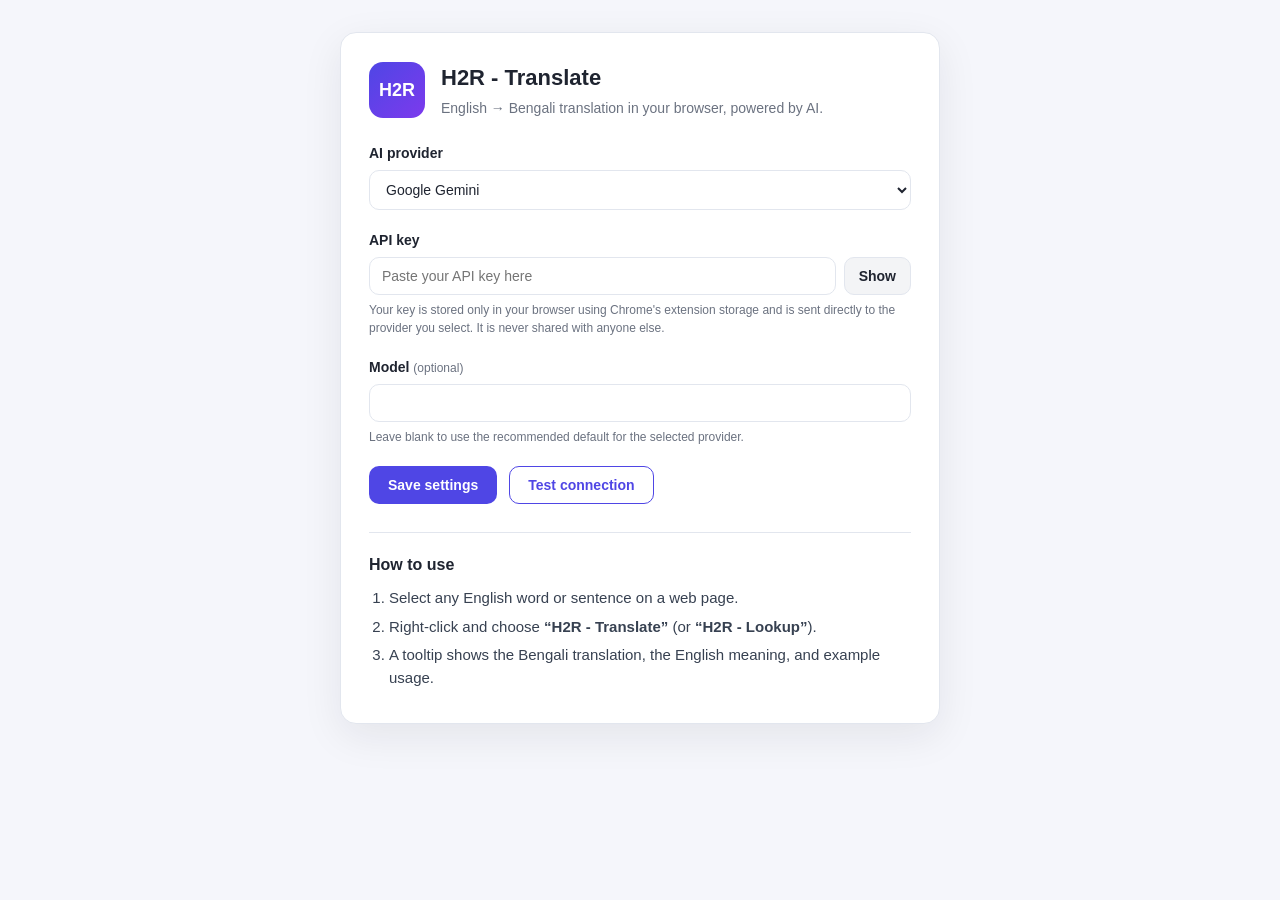
==== options.html @ b8e97247 "Add settings page and toolbar popup for API key/provider config Co-authored-by: Robiul Islam Robi <h" ====
<!DOCTYPE html>
<html lang="en">
  <head>
    <meta charset="UTF-8" />
    <meta name="viewport" content="width=device-width, initial-scale=1.0" />
    <title>H2R - Translate · Settings</title>
    <link rel="stylesheet" href="options.css" />
  </head>
  <body>
    <main class="card">
      <header class="hero">
        <div class="logo">H2R</div>
        <div>
          <h1>H2R - Translate</h1>
          <p class="subtitle">English → Bengali translation in your browser, powered by AI.</p>
        </div>
      </header>

      <form id="settings-form">
        <section class="field">
          <label for="provider">AI provider</label>
          <select id="provider" name="provider">
            <option value="gemini">Google Gemini</option>
            <option value="openai">OpenAI (ChatGPT)</option>
            <option value="claude">Anthropic Claude</option>
          </select>
          <p class="hint" id="provider-hint"></p>
        </section>

        <section class="field">
          <label for="apiKey">API key</label>
          <div class="key-row">
            <input
              type="password"
              id="apiKey"
              name="apiKey"
              placeholder="Paste your API key here"
              autocomplete="off"
              spellcheck="false"
            />
            <button type="button" id="toggle-key" class="ghost">Show</button>
          </div>
          <p class="hint">
            Your key is stored only in your browser using Chrome's extension storage and is sent
            directly to the provider you select. It is never shared with anyone else.
          </p>
        </section>

        <section class="field">
          <label for="model">Model <span class="optional">(optional)</span></label>
          <input
            type="text"
            id="model"
            name="model"
            placeholder=""
            autocomplete="off"
            spellcheck="false"
          />
          <p class="hint">Leave blank to use the recommended default for the selected provider.</p>
        </section>

        <div class="actions">
          <button type="submit" id="save" class="primary">Save settings</button>
          <button type="button" id="test" class="secondary">Test connection</button>
          <span id="status" class="status" role="status"></span>
        </div>
      </form>

      <section class="usage">
        <h2>How to use</h2>
        <ol>
          <li>Select any English word or sentence on a web page.</li>
          <li>Right-click and choose <strong>“H2R - Translate”</strong> (or <strong>“H2R - Lookup”</strong>).</li>
          <li>A tooltip shows the Bengali translation, the English meaning, and example usage.</li>
        </ol>
      </section>
    </main>

    <script src="options.js"></script>
  </body>
</html>
---- options.css ----
:root {
  --indigo: #4f46e5;
  --indigo-dark: #4338ca;
  --ink: #1f2430;
  --muted: #6b7280;
  --border: #e2e6ee;
  --bg: #f5f6fb;
}

* {
  box-sizing: border-box;
}

body {
  margin: 0;
  padding: 32px 16px;
  background: var(--bg);
  color: var(--ink);
  font-family: -apple-system, BlinkMacSystemFont, "Segoe UI", Roboto, "Helvetica Neue", Arial,
    sans-serif;
  font-size: 15px;
  line-height: 1.5;
}

.card {
  max-width: 600px;
  margin: 0 auto;
  background: #ffffff;
  border: 1px solid var(--border);
  border-radius: 16px;
  padding: 28px;
  box-shadow: 0 12px 40px rgba(20, 24, 35, 0.08);
}

.hero {
  display: flex;
  align-items: center;
  gap: 16px;
  margin-bottom: 24px;
}

.logo {
  flex: 0 0 auto;
  width: 56px;
  height: 56px;
  display: flex;
  align-items: center;
  justify-content: center;
  font-weight: 800;
  font-size: 18px;
  color: #fff;
  background: linear-gradient(135deg, #4f46e5, #7c3aed);
  border-radius: 14px;
}

h1 {
  margin: 0;
  font-size: 22px;
}

.subtitle {
  margin: 4px 0 0;
  color: var(--muted);
  font-size: 14px;
}

.field {
  margin-bottom: 20px;
}

label {
  display: block;
  font-weight: 600;
  margin-bottom: 6px;
  font-size: 14px;
}

.optional {
  font-weight: 400;
  color: var(--muted);
  font-size: 12px;
}

select,
input[type="text"],
input[type="password"] {
  width: 100%;
  padding: 10px 12px;
  font-size: 14px;
  color: var(--ink);
  border: 1px solid var(--border);
  border-radius: 10px;
  background: #fff;
  outline: none;
}

select:focus,
input:focus {
  border-color: var(--indigo);
  box-shadow: 0 0 0 3px rgba(79, 70, 229, 0.15);
}

.key-row {
  display: flex;
  gap: 8px;
}
.key-row input {
  flex: 1 1 auto;
}

.hint {
  margin: 6px 0 0;
  font-size: 12px;
  color: var(--muted);
}

.actions {
  display: flex;
  align-items: center;
  gap: 12px;
  margin-top: 8px;
  flex-wrap: wrap;
}

button {
  cursor: pointer;
  font-size: 14px;
  font-weight: 600;
  border-radius: 10px;
  border: 1px solid transparent;
  padding: 10px 18px;
}

.primary {
  background: var(--indigo);
  color: #fff;
}
.primary:hover {
  background: var(--indigo-dark);
}

.secondary {
  background: #fff;
  color: var(--indigo);
  border-color: var(--indigo);
}
.secondary:hover {
  background: #f1f0fd;
}

.ghost {
  background: #f3f4f6;
  color: var(--ink);
  border-color: var(--border);
  padding: 10px 14px;
}
.ghost:hover {
  background: #e9eaef;
}

.status {
  font-size: 13px;
  font-weight: 600;
}
.status.ok {
  color: #18794e;
}
.status.err {
  color: #b42318;
}
.status.busy {
  color: var(--muted);
}

.usage {
  margin-top: 28px;
  padding-top: 20px;
  border-top: 1px solid var(--border);
}
.usage h2 {
  font-size: 16px;
  margin: 0 0 10px;
}
.usage ol {
  margin: 0;
  padding-left: 20px;
  color: #374151;
}
.usage li {
  margin-bottom: 6px;
}
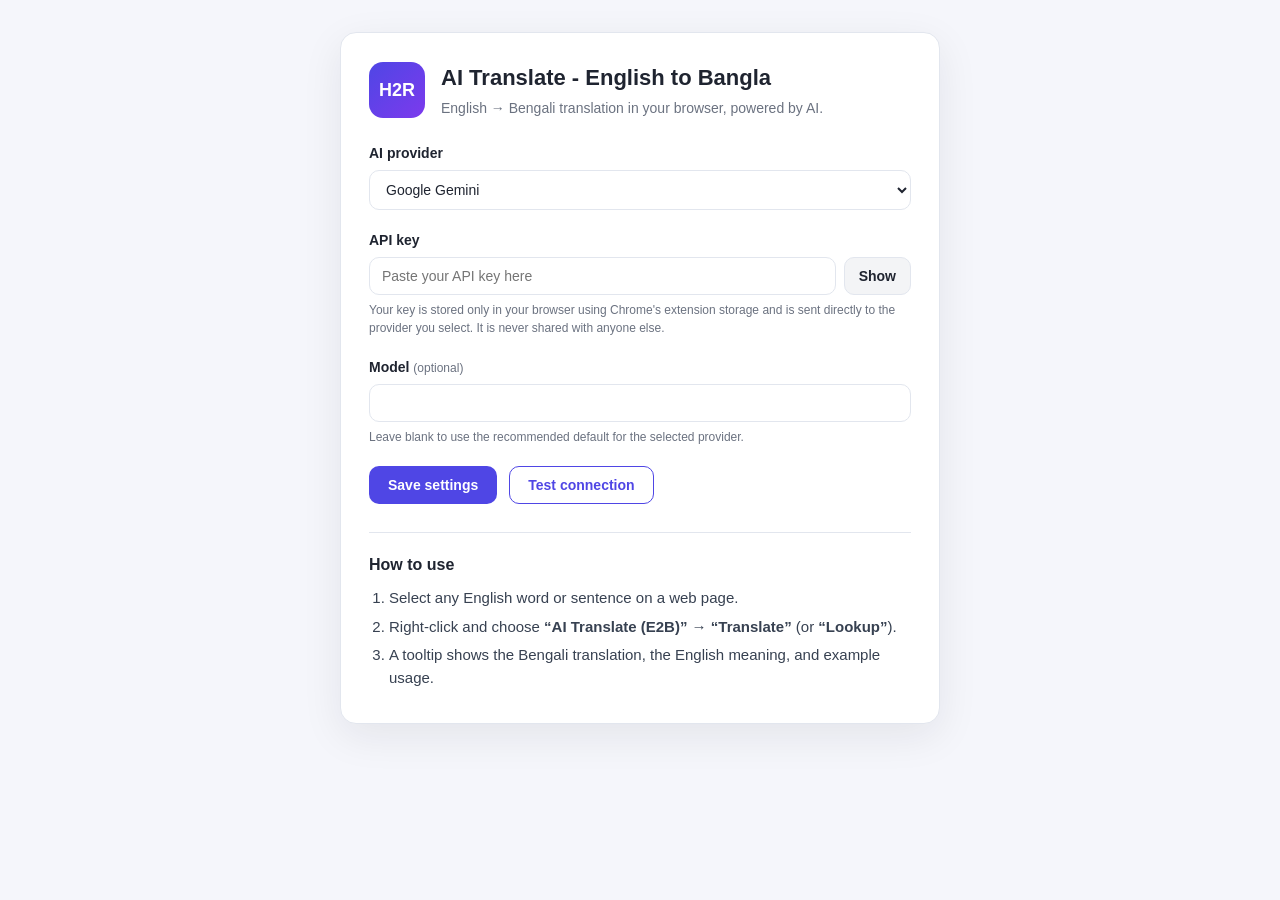
==== commit 64c3f2ca: "Update UI text and docs to reflect 'AI Translate (E2B)' menu and product name Describe the new right" ====
--- a/options.html
+++ b/options.html
@@ -3,7 +3,7 @@
   <head>
     <meta charset="UTF-8" />
     <meta name="viewport" content="width=device-width, initial-scale=1.0" />
-    <title>H2R - Translate · Settings</title>
+    <title>AI Translate - English to Bangla · Settings</title>
     <link rel="stylesheet" href="options.css" />
   </head>
   <body>
@@ -11,7 +11,7 @@
       <header class="hero">
         <div class="logo">H2R</div>
         <div>
-          <h1>H2R - Translate</h1>
+          <h1>AI Translate - English to Bangla</h1>
           <p class="subtitle">English → Bengali translation in your browser, powered by AI.</p>
         </div>
       </header>
@@ -70,7 +70,7 @@
         <h2>How to use</h2>
         <ol>
           <li>Select any English word or sentence on a web page.</li>
-          <li>Right-click and choose <strong>“H2R - Translate”</strong> (or <strong>“H2R - Lookup”</strong>).</li>
+          <li>Right-click and choose <strong>“AI Translate (E2B)”</strong> → <strong>“Translate”</strong> (or <strong>“Lookup”</strong>).</li>
           <li>A tooltip shows the Bengali translation, the English meaning, and example usage.</li>
         </ol>
       </section>
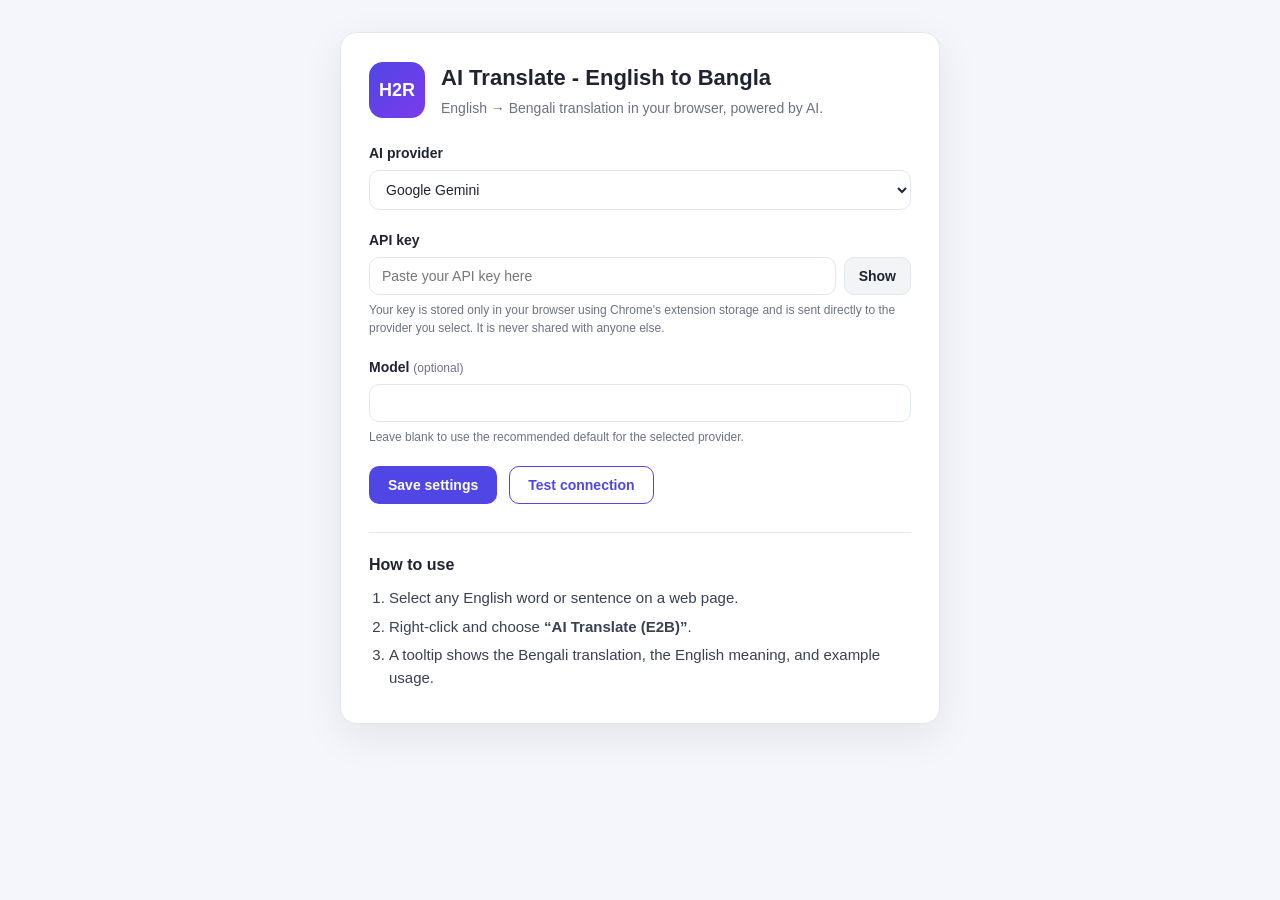
==== commit ee5c6f94: "Use a single 'AI Translate (E2B)' menu item that triggers translation directly Remove the parent/sub" ====
--- a/options.html
+++ b/options.html
@@ -70,7 +70,7 @@
         <h2>How to use</h2>
         <ol>
           <li>Select any English word or sentence on a web page.</li>
-          <li>Right-click and choose <strong>“AI Translate (E2B)”</strong> → <strong>“Translate”</strong> (or <strong>“Lookup”</strong>).</li>
+          <li>Right-click and choose <strong>“AI Translate (E2B)”</strong>.</li>
           <li>A tooltip shows the Bengali translation, the English meaning, and example usage.</li>
         </ol>
       </section>
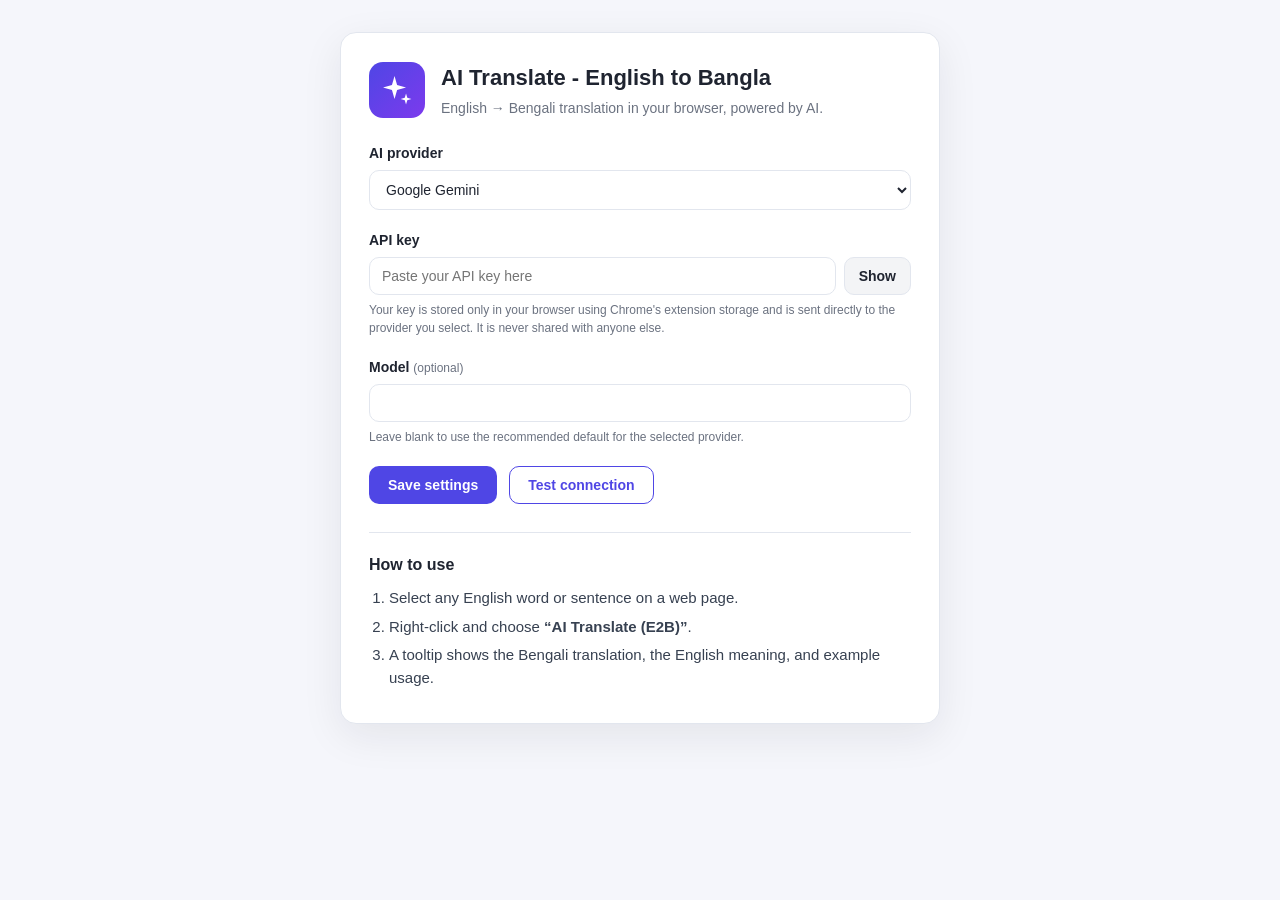
==== commit 6a4b94eb: "Replace H2R text logo with an AI sparkle icon - Redesign PNG icons to a white AI 'sparkle' (4-point " ====
--- a/options.html
+++ b/options.html
@@ -9,7 +9,12 @@
   <body>
     <main class="card">
       <header class="hero">
-        <div class="logo">H2R</div>
+        <div class="logo">
+          <svg viewBox="0 0 24 24" fill="currentColor" aria-hidden="true">
+            <path d="M10 1.5 L11.9 8.1 L18.5 10 L11.9 11.9 L10 18.5 L8.1 11.9 L1.5 10 L8.1 8.1 Z" />
+            <path d="M18.5 14.5 L19.42 17.58 L22.5 18.5 L19.42 19.42 L18.5 22.5 L17.58 19.42 L14.5 18.5 L17.58 17.58 Z" />
+          </svg>
+        </div>
         <div>
           <h1>AI Translate - English to Bangla</h1>
           <p class="subtitle">English → Bengali translation in your browser, powered by AI.</p>
--- a/options.css
+++ b/options.css
@@ -46,11 +46,15 @@
   display: flex;
   align-items: center;
   justify-content: center;
-  font-weight: 800;
-  font-size: 18px;
   color: #fff;
   background: linear-gradient(135deg, #4f46e5, #7c3aed);
   border-radius: 14px;
+}
+
+.logo svg {
+  width: 58%;
+  height: 58%;
+  display: block;
 }
 
 h1 {
